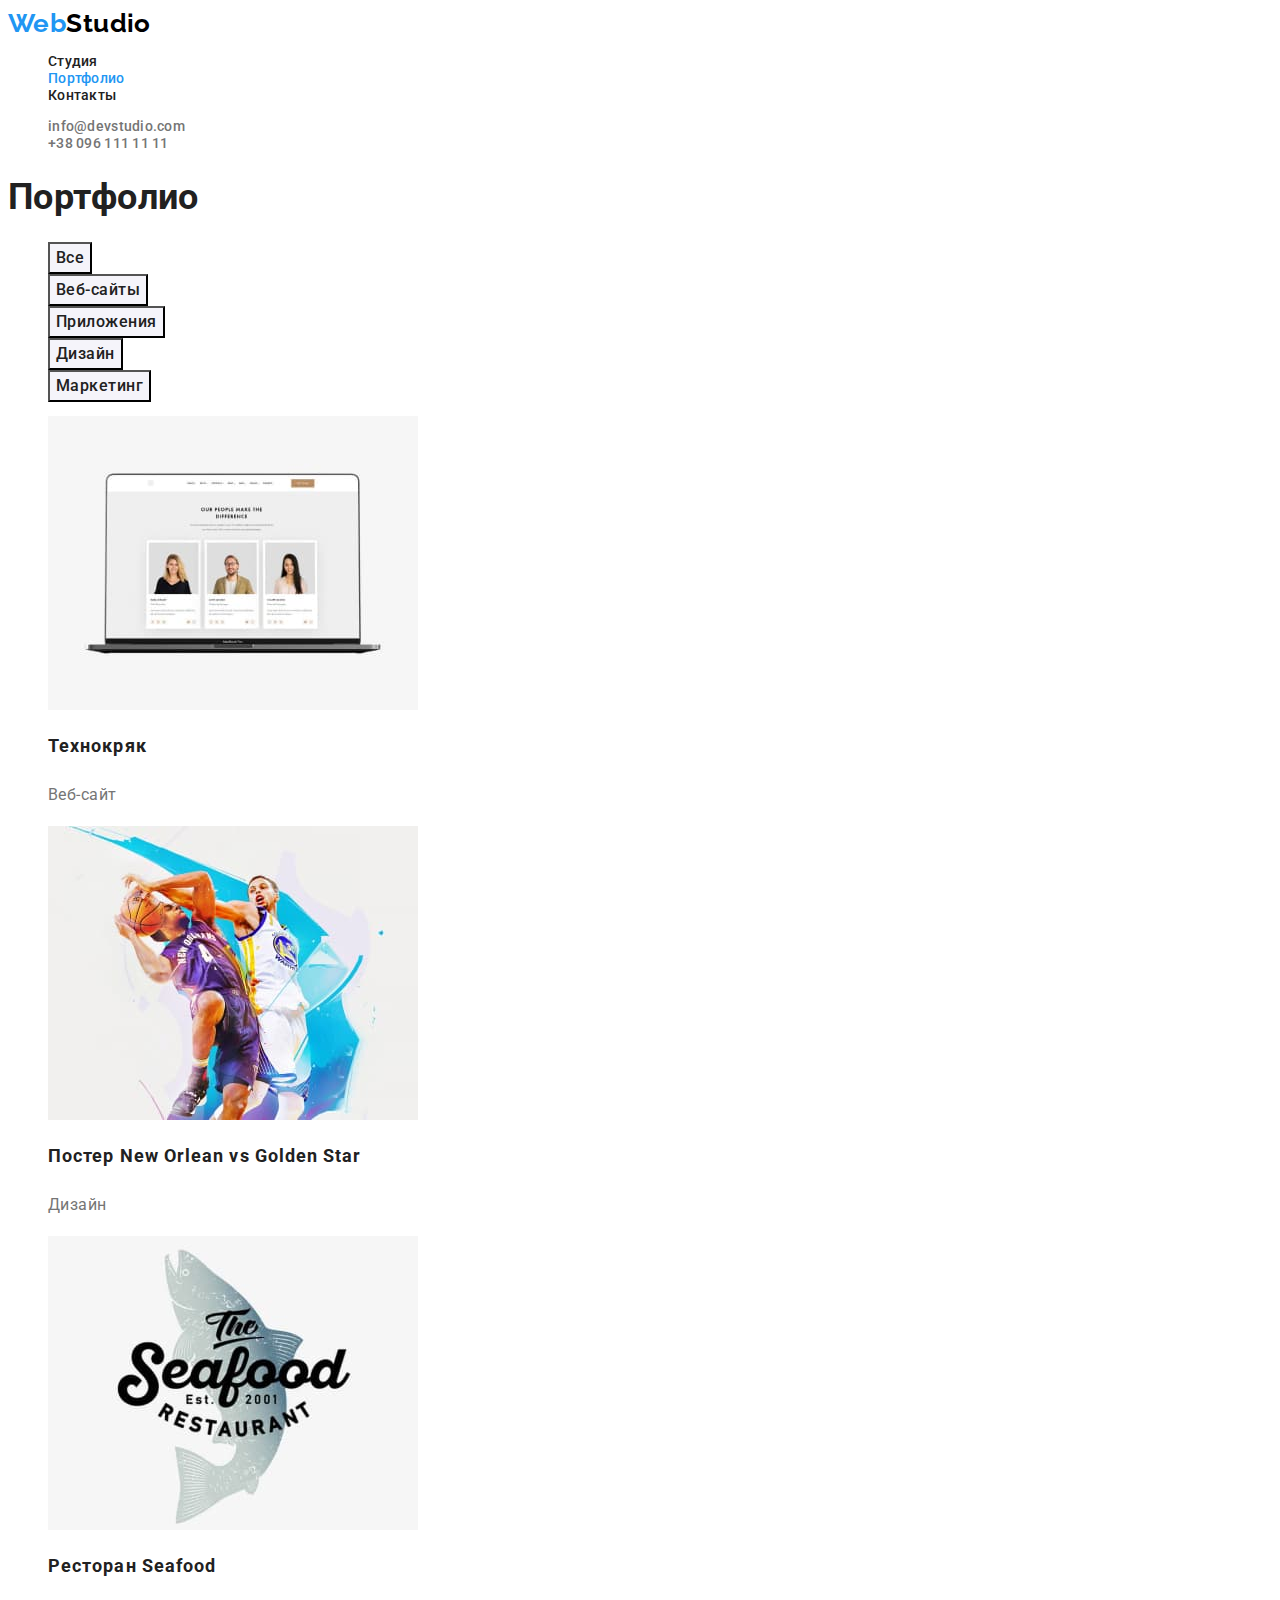
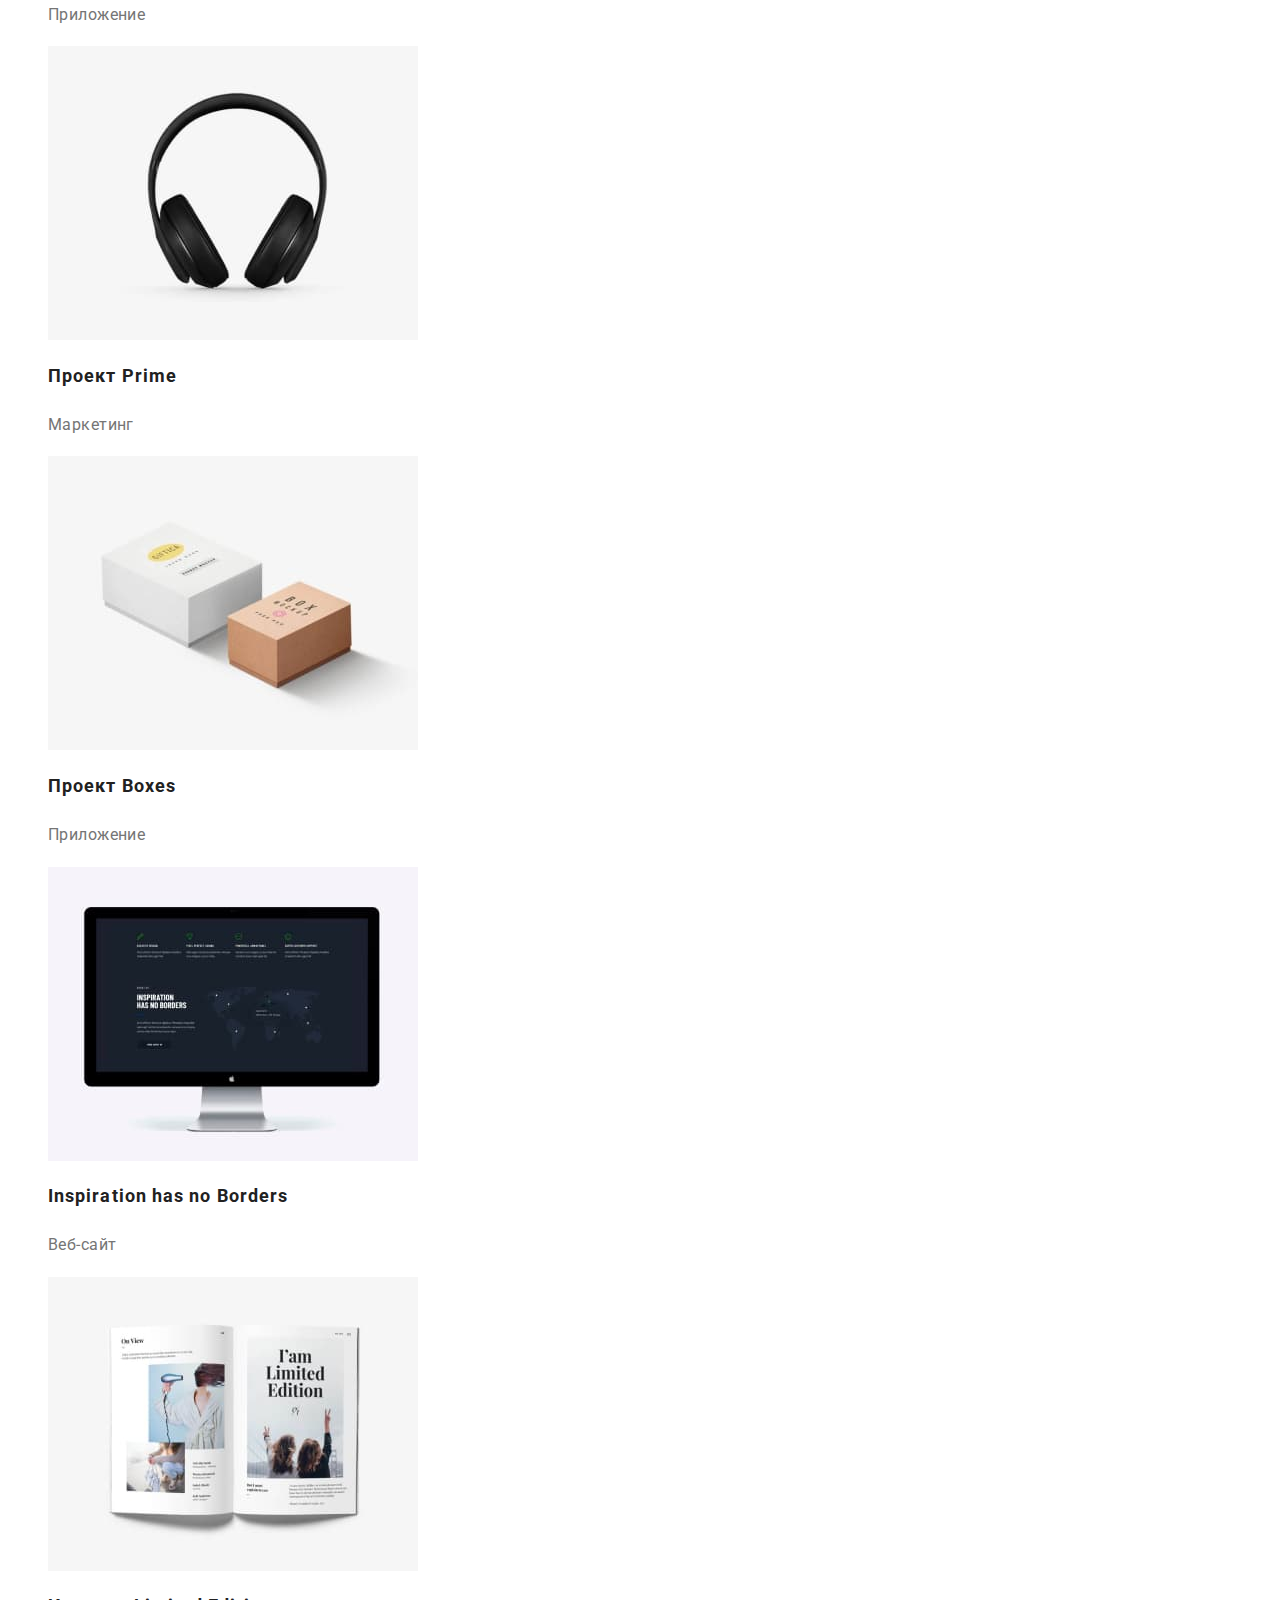
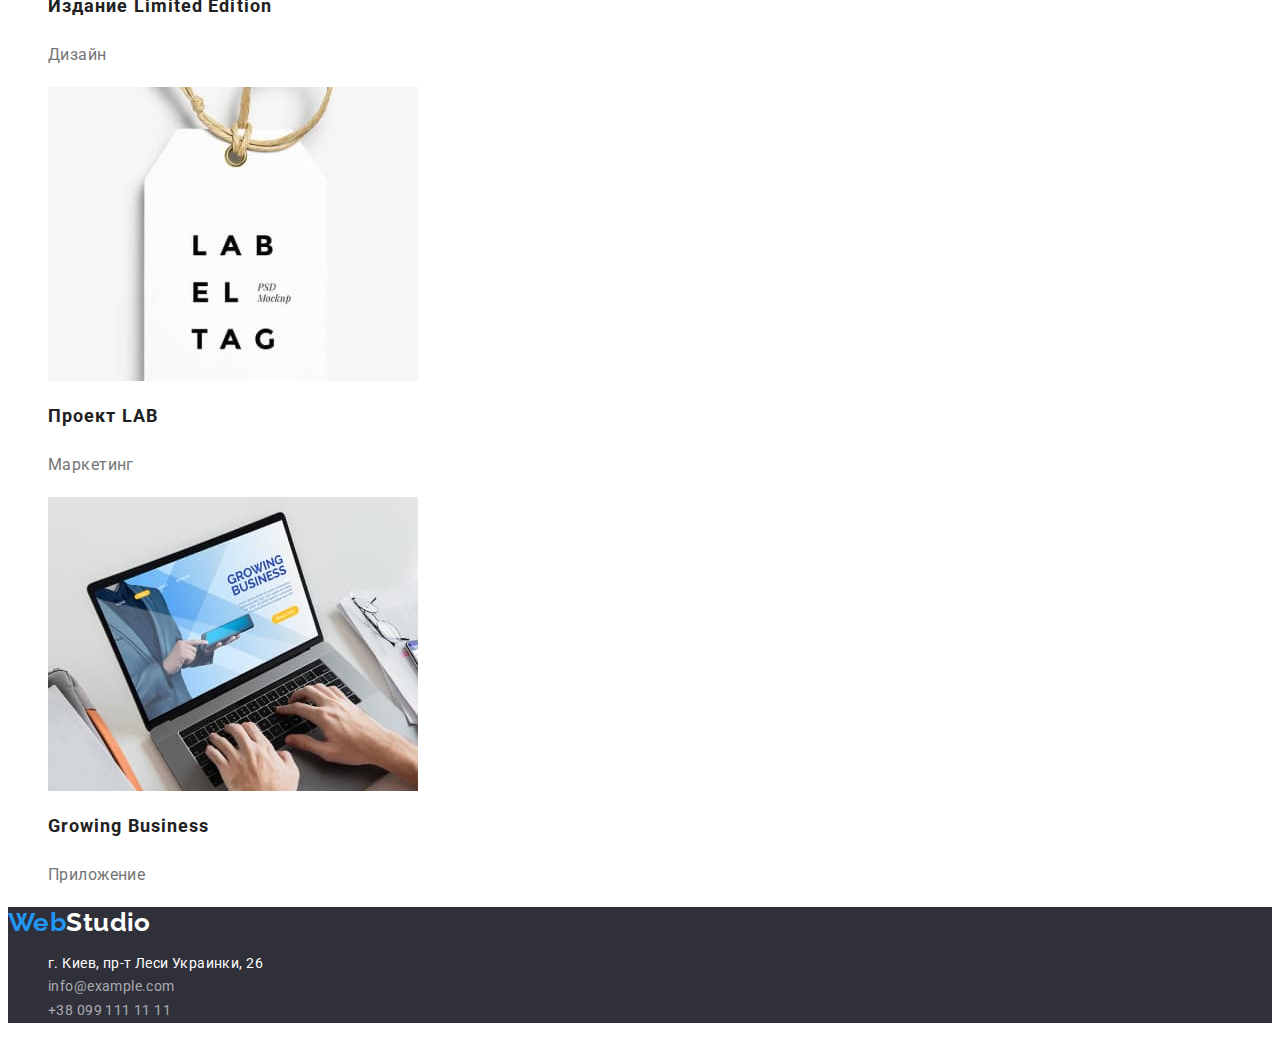
==== portfolio.html @ 38f0632b "добавляет исходные данные" ====
<!DOCTYPE html>
<html lang="ru">
  <head>
    <meta charset="UTF-8" />
    <meta http-equiv="X-UA-Compatible" content="IE=edge" />
    <meta name="viewport" content="width=device-width, initial-scale=1.0" />
    <title>Document</title>
    <link rel="preconnect" href="https://fonts.googleapis.com" />
    <link rel="preconnect" href="https://fonts.gstatic.com" crossorigin />
    <link
      href="https://fonts.googleapis.com/css2?family=Raleway:wght@700&family=Roboto:wght@400;500;700;900&display=swap"
      rel="stylesheet"
    />
    <link rel="stylesheet" href="./css/styles.css" />
  </head>
  <body>
    <header class="header">
      <nav class="navigation">
        <a lang="en" href="" class="logo link">
          <span class="logo-name">Web</span>Studio</a
        >
        <ul class="site-nav list">
          <li class="site-nav-item">
            <a href="./index.html" class="site-nav-link link">Студия</a>
          </li>
          <li class="site-nav-item">
            <a href="./portfolio.html" class="site-nav-link link current"
              >Портфолио</a
            >
          </li>
          <li class="site-nav-item">
            <a href="" class="site-nav-link link">Контакты</a>
          </li>
        </ul>
      </nav>
      <ul class="contact list">
        <li class="contact-item">
          <a href="mailto:info@devstudio.com" class="link"
            >info@devstudio.com</a
          >
        </li>
        <li class="contact-item">
          <a href="tel:+380961111111" class="link">+38 096 111 11 11</a>
        </li>
      </ul>
    </header>
    <main>
      <section class="project section">
        <h1 class="title">Портфолио</h1>
        <ul class="buutton-list">
          <li class="button-item">
            <button type="button" class="button button-secondary">Все</button>
          </li>
          <li class="button-item">
            <button type="button" class="button button-secondary">
              Веб-сайты
            </button>
          </li>
          <li class="buttont-item">
            <button type="button" class="button button-secondary">
              Приложения
            </button>
          </li>
          <li class="button-item">
            <button type="button" class="button button-secondary">
              Дизайн
            </button>
          </li>
          <li class="button-item">
            <button type="button" class="button button-secondary">
              Маркетинг
            </button>
          </li>
        </ul>
        <ul class="project-list">
          <li class="project-item">
            <a href="" class="link"
              ><img
                src="./images/img-1.jpg"
                alt="страница в браузере"
                width="370"
                height="294"
              />
              <h2 class="project-title title">Технокряк</h2>
              <p class="project-name">Веб-сайт</p></a
            >
          </li>
          <li class="project-item">
            <a href="" class="link"
              ><img
                src="./images/img-2.jpg"
                alt="играют в баскетбол"
                width="370"
                height="294"
              />
              <h2 class="project-title title">
                Постер <span lang="en">New Orlean vs Golden Star</span>
              </h2>
              <p class="project-name">Дизайн</p></a
            >
          </li>
          <li class="project-item">
            <a href="" class="link"
              ><img
                src="./images/img-3.jpg"
                alt="рыба"
                width="370"
                height="294"
              />
              <h2 class="project-title title">
                Ресторан <span lang="en">Seafood</span>
              </h2>
              <p class="project-name">Приложение</p></a
            >
          </li>
          <li class="project-item">
            <a href="" class="link"
              ><img
                src="./images/img-4.jpg"
                alt="наушники"
                width="370"
                height="294"
              />
              <h2 class="project-title title">
                Проект <span lang="en">Prime</span>
              </h2>
              <p class="project-name">Маркетинг</p></a
            >
          </li>
          <li class="project-item">
            <a href="" class="link"
              ><img
                src="./images/img-5.jpg"
                alt="коробки"
                width="370"
                height="294"
              />
              <h2 class="project-title title">
                Проект <span lang="en">Boxes</span>
              </h2>
              <p class="project-name">Приложение</p></a
            >
          </li>
          <li class="project-item">
            <a href="" class="link"
              ><img
                src="./images/img-6.jpg"
                alt="монитор"
                width="370"
                height="294"
              />
              <h2 lang="en" class="project-title title">
                Inspiration has no Borders
              </h2>
              <p class="project-name">Веб-сайт</p></a
            >
          </li>
          <li class="project-item">
            <a href="" class="link"
              ><img
                src="./images/img-7.jpg"
                alt="книга"
                width="370"
                height="294"
              />
              <h2 class="project-title title">
                Издание <span lang="en">Limited Edition</span>
              </h2>
              <p class="project-name">Дизайн</p></a
            >
          </li>
          <li class="project-item">
            <a href="" class="link"
              ><img
                src="./images/img-8.jpg"
                alt="эмблема"
                width="370"
                height="294"
              />
              <h2 class="project-title title">
                Проект <span lang="en">LAB</span>
              </h2>
              <p class="project-name">Маркетинг</p></a
            >
          </li>
          <li class="project-item">
            <a href="" class="link"
              ><img
                src="./images/img-9.jpg"
                alt="печатает на ноутбуке"
                width="370"
                height="294"
              />
              <h2 lang="en" class="project-title title">Growing Business</h2>
              <p class="project-name">Приложение</p></a
            >
          </li>
        </ul>
      </section>
    </main>
    <footer class="footer">
      <a lang="en" href="" class="logo link"
        ><span class="logo-name">Web</span>Studio</a
      >
      <address>
        <ul class="footer-contact">
          <li>
            <a
              href="https://goo.gl/maps/VYor2QJVqiVH9sgh6"
              target="_blank"
              rel="noopener noreferrer"
              class="location link"
              >г. Киев, пр-т Леси Украинки, 26</a
            >
          </li>
          <li>
            <a href="mailto:info@example.com" class="footer-contact-mail link"
              >info@example.com</a
            >
          </li>
          <li>
            <a href="tel:+380991111111" class="footer-contact-phone link"
              >+38 099 111 11 11</a
            >
          </li>
        </ul>
      </address>
    </footer>
  </body>
</html>
---- css/styles.css ----
/*  цвет основного текста color: #757575;  */
/* вторичный цвет текста color: #212121; */
/* белый цвет color: #FFFFFF; */
/*лого color: #000000; */
/* ссылки в футер color: rgba(255, 255, 255, 0.6); */
/* акцент color: #2196F3 */
/* вторичный цвет фона #F5F4FA */
/* цвет фона футер background: #2F303A */

:root {
  --primary-font-family: Roboto, sans-serif;
  --primary-text-color: #757575;
  --title-text-color: #212121;
  --accent-color: #2196f3;
  --white-color: #ffffff;
  --logo-text-color: #000000;
  --secodary-background-color: #f5f4fa;
  --footer-background-color: #2f303a;
  --hero-background-color: #2f303a;
  --button-accent-color: #188ce8;
}
ul {
  list-style: none;
}
.link {
  text-decoration: none;
}
.button {
  cursor: pointer;
  font-family: var(--primary-font-family);
  font-size: 16px;
  letter-spacing: 0.03em;
}

body {
  font-family: var(--primary-font-family);
  letter-spacing: 0.03em;
  color: var(--primary-text-color);
  background-color: var(--white-color);
  font-size: 14px;
}

.button.button-secondary {
  font-weight: 500;
  line-height: 1.63;
  color: var(--title-text-color);
  background-color: var(--secodary-background-color);
}

.button.button-secondary:hover,
.button.button-secondary:focus {
  color: var(--white-color);
  background-color: var(--accent-color);
}
.button.button-secondary:active {
  color: var(--white-color);
  background-color: var(--accent-color);
}

/* Шапка */

.site-nav .link.current {
  color: var(--accent-color);
}

/* лого */

.logo {
  color: var(--logo-text-color);
  font-family: Raleway, sans-serif;
  font-weight: 700;
  font-size: 26px;
  line-height: 1.19;
}
.logo:hover,
.logo:focus {
  color: var(--accent-color);
}
.logo-name {
  color: var(--accent-color);
}

/* навигация сайта */

.site-nav-link {
  color: var(--title-text-color);
  font-weight: 500;
  font-size: 14px;
  line-height: 1.14;
  letter-spacing: 0.02em;
}

.site-nav .link:hover,
.site-nav .link:focus {
  color: var(--accent-color);
}

.contact .link {
  color: var(--primary-text-color);
  font-weight: 500;
  font-size: 14px;
  line-height: 1.14;
  letter-spacing: 0.02em;
}
.contact .link:hover,
.contact .link:focus {
  color: var(--accent-color);
}

/* секция герой */

.hero {
  background-color: var(--hero-background-color);
}
.button.button-primary {
  font-weight: 700;
  line-height: 1.88;
  letter-spacing: 0.06em;
  color: var(--white-color);
  background-color: var(--accent-color);
}
.button.button-primary:hover,
.button.button-primary:focus {
  background-color: var(--button-accent-color);
}
.hero-title {
  font-weight: 900;
  font-size: 44px;
  line-height: 1.36;
  text-align: center;
  letter-spacing: 0.06em;
  text-transform: uppercase;
  color: var(--white-color);
}

/* названия */

.title {
  color: var(--title-text-color);
  font-weight: 700;
  font-size: 36px;
  line-height: 1.17;
}

/* портфолио */

.project-title {
  font-size: 18px;
  line-height: 2;
  letter-spacing: 0.06em;
  color: var(--title-text-color);
}
.project-name {
  font-size: 16px;
  line-height: 1.88;
  color: var(--primary-text-color);
}

/* преимущества */

.benefits-title {
  line-height: 1.14;
  text-transform: uppercase;
}
.description {
  line-height: 1.71;
}
/* сотрудники */

.section-team {
  background-color: var(--secodary-background-color);
}

.name-title {
  font-weight: 500;
  font-size: 16px;
  line-height: 1.19px;
  color: var(--title-text-color);
}
.post {
  font-size: 16px;
  line-height: 1.19;
}

/* подвал */

.footer {
  background-color: var(--footer-background-color);
}
.footer .logo {
  color: var(--white-color);
}
.footer .logo:hover,
.footer .logo:link {
  color: var(--accent-color);
}
.footer-contact .location {
  color: var(--white-color);
}
.footer-contact .link {
  font-style: normal;
  font-size: 14px;
  line-height: 1.71;
}
.footer-contact-mail,
.footer-contact-phone {
  color: rgba(255, 255, 255, 0.6);
}
.footer-contact .link:hover,
.footer-contact .link:focus {
  color: var(--accent-color);
}
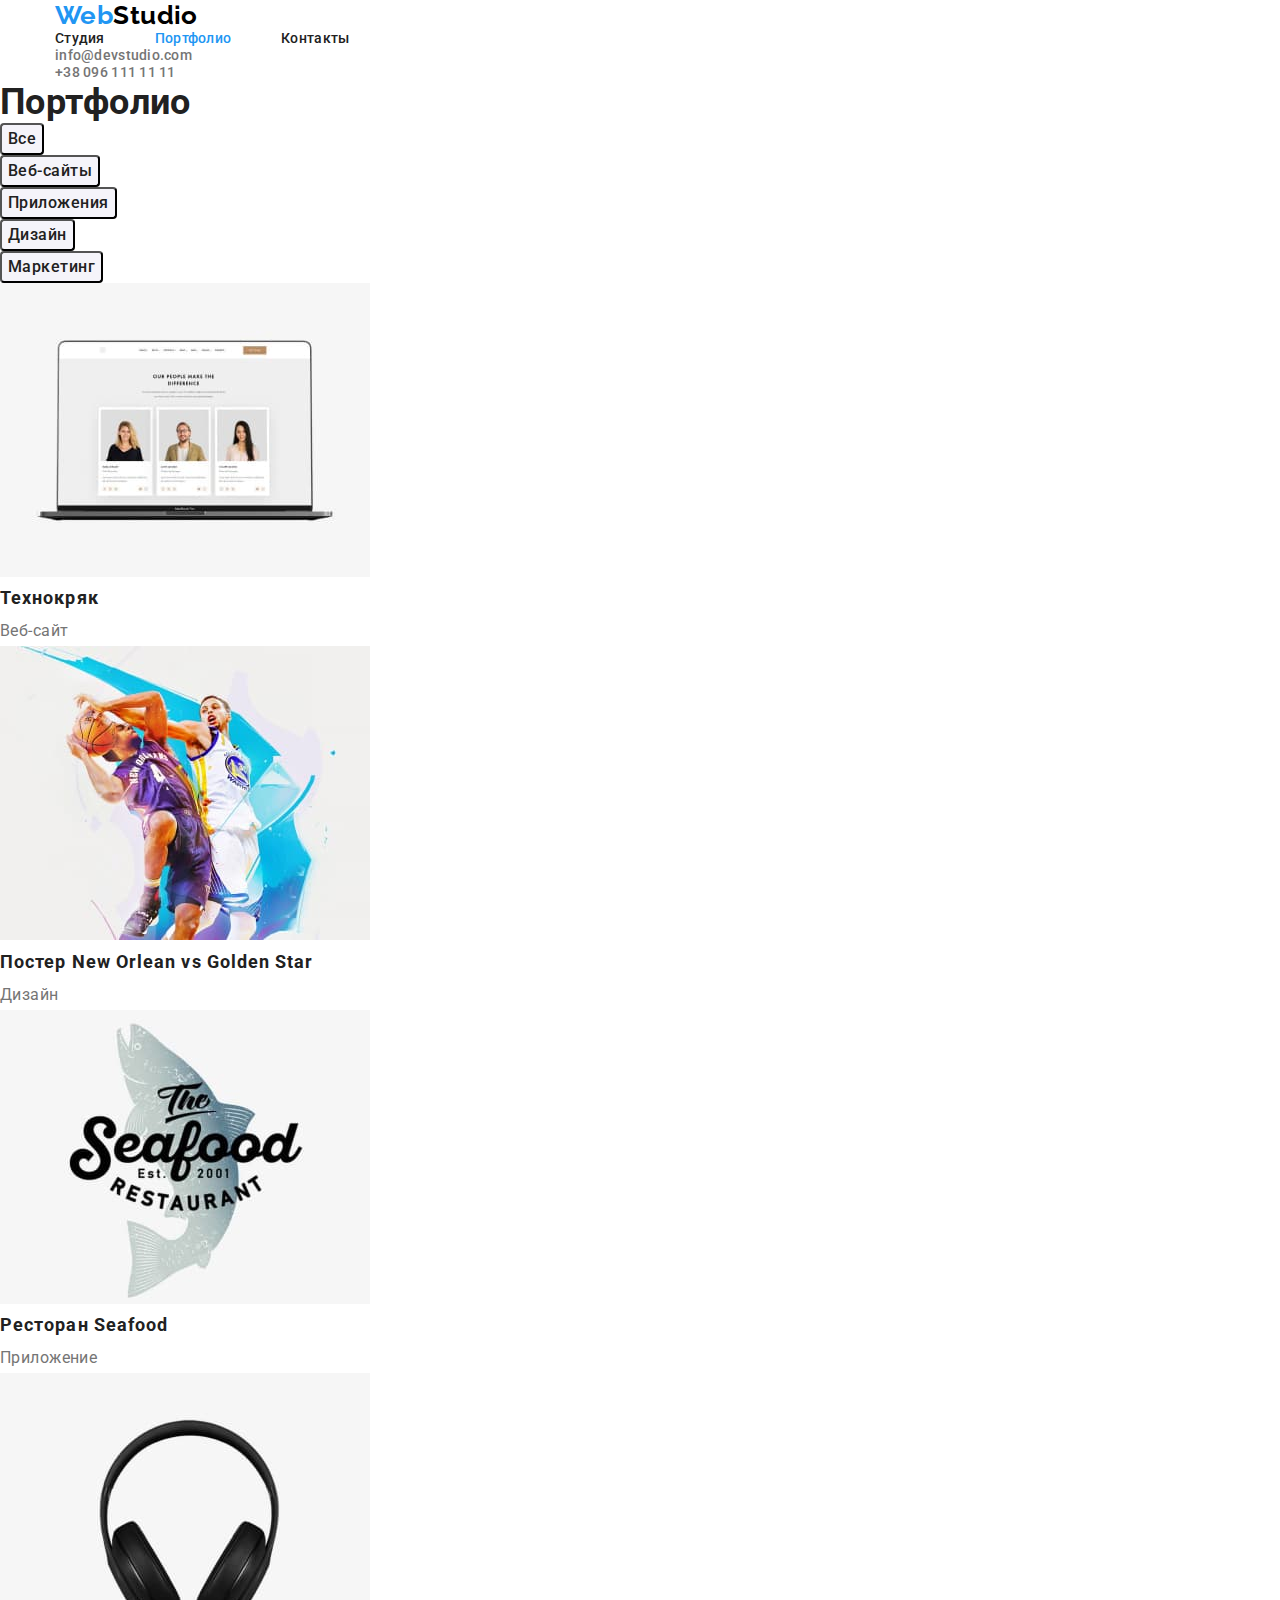
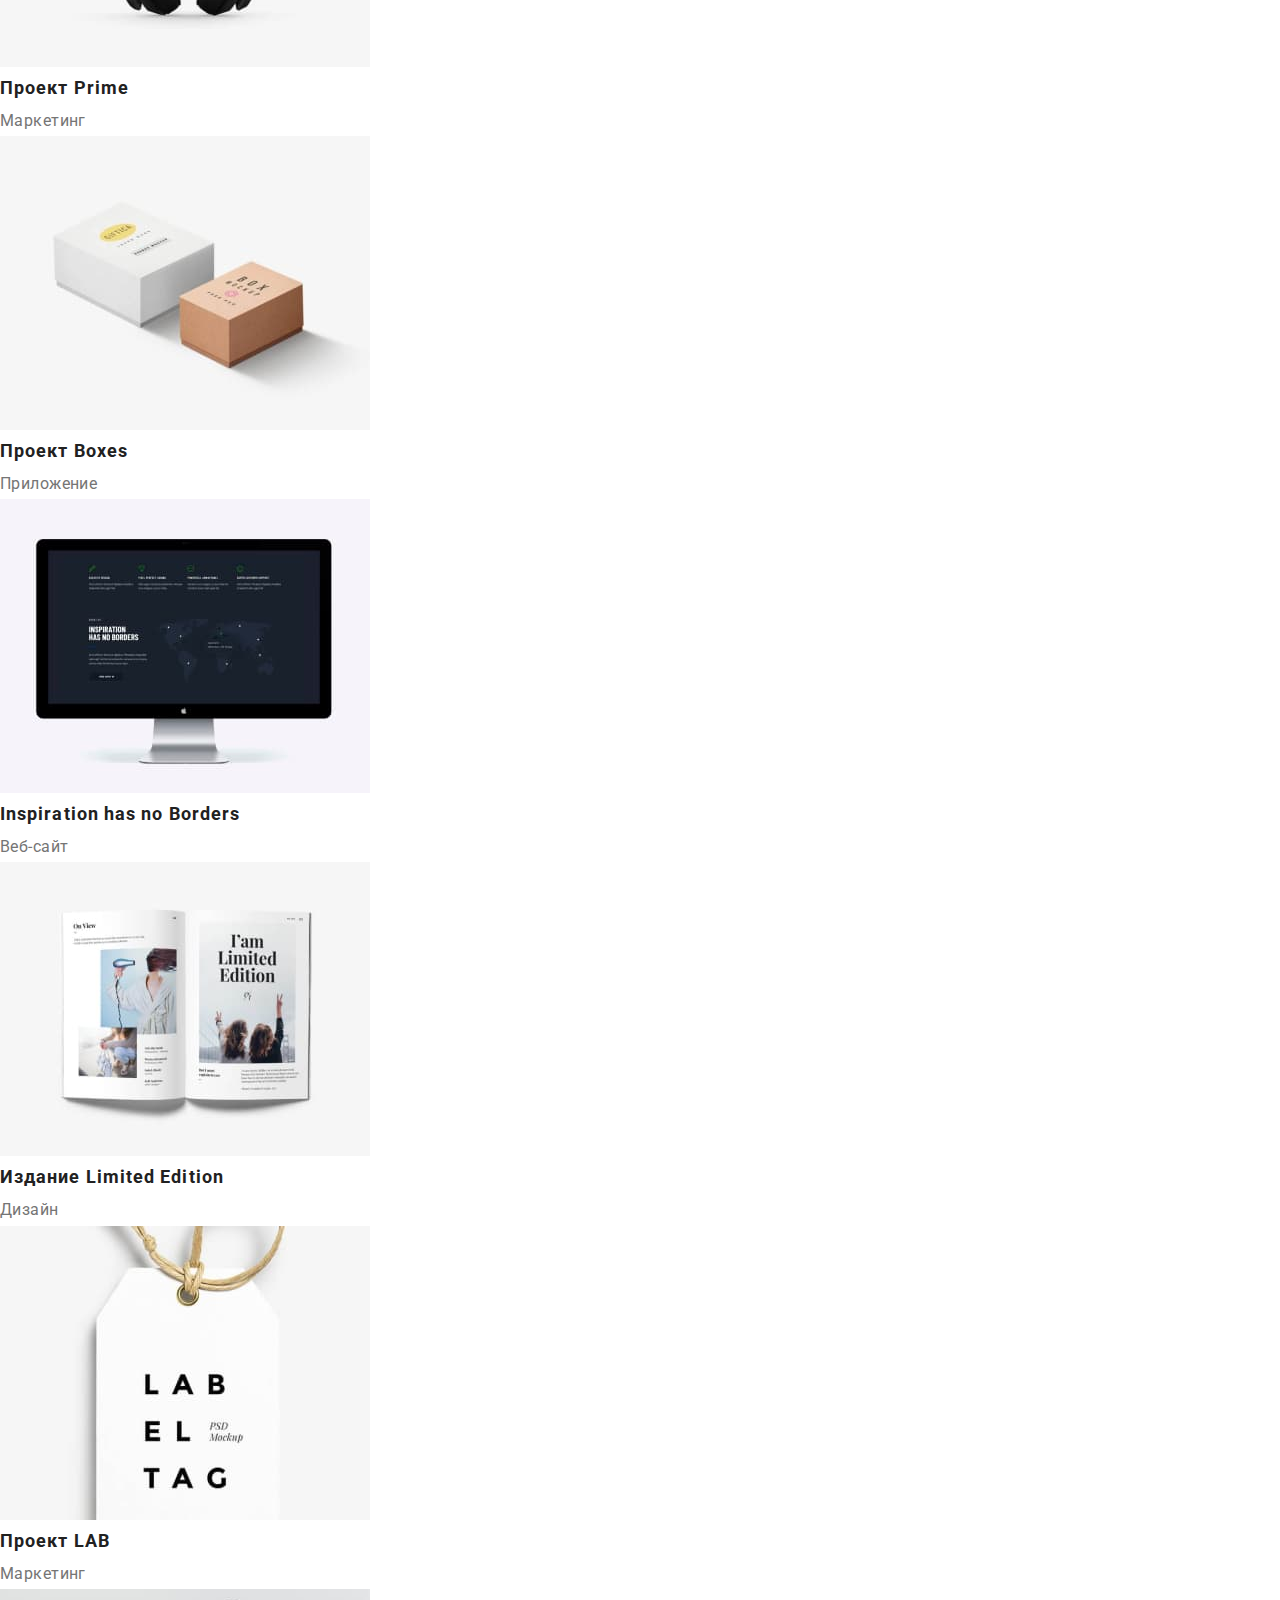
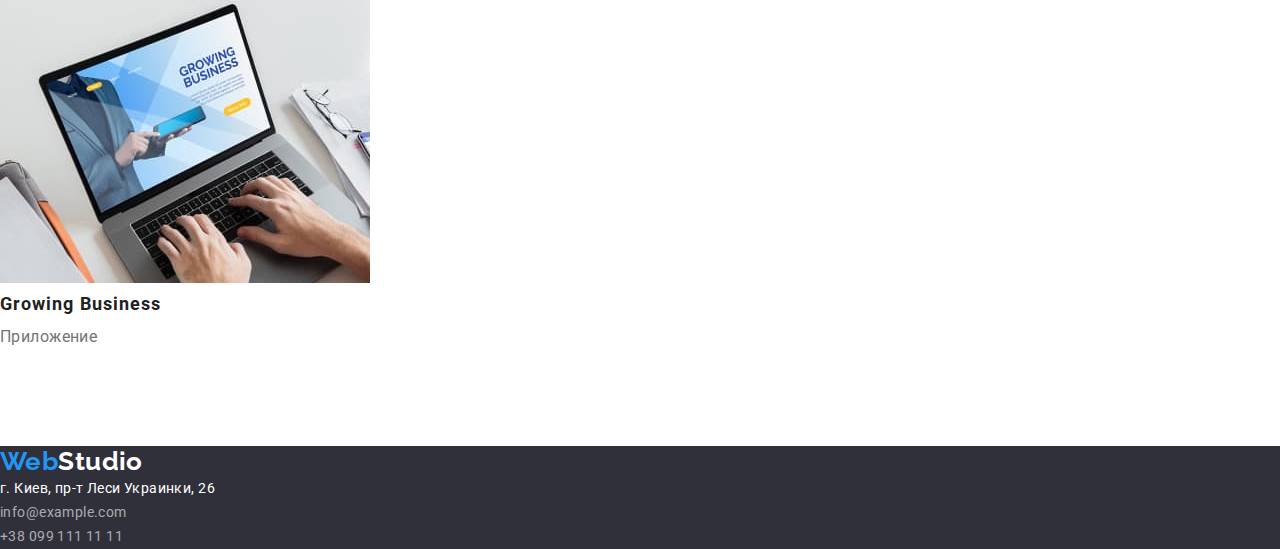
==== commit b71d347e: "добавляет геометрию" ====
--- a/portfolio.html
+++ b/portfolio.html
@@ -11,38 +11,44 @@
       href="https://fonts.googleapis.com/css2?family=Raleway:wght@700&family=Roboto:wght@400;500;700;900&display=swap"
       rel="stylesheet"
     />
+    <link
+      rel="stylesheet"
+      href="https://cdnjs.cloudflare.com/ajax/libs/modern-normalize/1.1.0/modern-normalize.min.css"
+    />
     <link rel="stylesheet" href="./css/styles.css" />
   </head>
   <body>
     <header class="header">
-      <nav class="navigation">
-        <a lang="en" href="" class="logo link">
-          <span class="logo-name">Web</span>Studio</a
-        >
-        <ul class="site-nav list">
-          <li class="site-nav-item">
-            <a href="./index.html" class="site-nav-link link">Студия</a>
-          </li>
-          <li class="site-nav-item">
-            <a href="./portfolio.html" class="site-nav-link link current"
-              >Портфолио</a
-            >
-          </li>
-          <li class="site-nav-item">
-            <a href="" class="site-nav-link link">Контакты</a>
-          </li>
-        </ul>
-      </nav>
-      <ul class="contact list">
-        <li class="contact-item">
-          <a href="mailto:info@devstudio.com" class="link"
-            >info@devstudio.com</a
+      <div class="container">
+        <nav class="navigation">
+          <a lang="en" href="" class="logo link">
+            <span class="logo-name">Web</span>Studio</a
           >
-        </li>
-        <li class="contact-item">
-          <a href="tel:+380961111111" class="link">+38 096 111 11 11</a>
-        </li>
-      </ul>
+          <ul class="site-nav list">
+            <li class="site-nav-item">
+              <a href="./index.html" class="site-nav-link link">Студия</a>
+            </li>
+            <li class="site-nav-item">
+              <a href="./portfolio.html" class="site-nav-link link current"
+                >Портфолио</a
+              >
+            </li>
+            <li class="site-nav-item">
+              <a href="" class="site-nav-link link">Контакты</a>
+            </li>
+          </ul>
+        </nav>
+        <ul class="contact list">
+          <li class="contact-item">
+            <a href="mailto:info@devstudio.com" class="link"
+              >info@devstudio.com</a
+            >
+          </li>
+          <li class="contact-item">
+            <a href="tel:+380961111111" class="link">+38 096 111 11 11</a>
+          </li>
+        </ul>
+      </div>
     </header>
     <main>
       <section class="project section">
--- a/css/styles.css
+++ b/css/styles.css
@@ -21,7 +21,20 @@
 }
 ul {
   list-style: none;
-}
+  padding: 0;
+  margin: 0;
+}
+h1,
+h2,
+h3,
+h4,
+h5,
+h6,
+p {
+  margin-top: 0;
+  margin-bottom: 0;
+}
+
 .link {
   text-decoration: none;
 }
@@ -30,6 +43,9 @@
   font-family: var(--primary-font-family);
   font-size: 16px;
   letter-spacing: 0.03em;
+  display: inline-block;
+  border-radius: 4px;
+  text-align: center;
 }
 
 body {
@@ -39,6 +55,13 @@
   background-color: var(--white-color);
   font-size: 14px;
 }
+.container {
+  width: 1200px;
+  margin-left: auto;
+  margin-right: auto;
+  padding-left: 15px;
+  padding-right: 15px;
+}
 
 .button.button-secondary {
   font-weight: 500;
@@ -56,11 +79,23 @@
   color: var(--white-color);
   background-color: var(--accent-color);
 }
+.section {
+  margin-bottom: 94px;
+}
 
 /* Шапка */
 
 .site-nav .link.current {
   color: var(--accent-color);
+}
+.site-nav .link {
+  display: block;
+}
+.site-nav {
+  display: flex;
+}
+.site-nav-item:not(:last-child) {
+  margin-right: 50px;
 }
 
 /* лого */
@@ -111,6 +146,7 @@
 
 .hero {
   background-color: var(--hero-background-color);
+  text-align: center;
 }
 .button.button-primary {
   font-weight: 700;
@@ -118,6 +154,9 @@
   letter-spacing: 0.06em;
   color: var(--white-color);
   background-color: var(--accent-color);
+  padding: 10px 32px;
+  min-width: 200px;
+  border: 0;
 }
 .button.button-primary:hover,
 .button.button-primary:focus {
@@ -131,6 +170,7 @@
   letter-spacing: 0.06em;
   text-transform: uppercase;
   color: var(--white-color);
+  margin-bottom: 30px;
 }
 
 /* названия */
@@ -159,18 +199,31 @@
 /* преимущества */
 
 .benefits-title {
+  font-size: 14px;
   line-height: 1.14;
   text-transform: uppercase;
+  margin-bottom: 10px;
 }
 .description {
   line-height: 1.71;
 }
+
+/* деятельность */
+.practice-title {
+  margin-bottom: 50px;
+}
+
 /* сотрудники */
 
 .section-team {
   background-color: var(--secodary-background-color);
-}
-
+  margin-bottom: 0;
+  padding-top: 94px;
+  padding-bottom: 94px;
+}
+.section-team-list {
+  margin-top: 50px;
+}
 .name-title {
   font-weight: 500;
   font-size: 16px;
@@ -181,7 +234,13 @@
   font-size: 16px;
   line-height: 1.19;
 }
-
+.section-team-item {
+  padding-bottom: 30px;
+}
+.section-team-item img {
+  display: block;
+  margin-bottom: 30px;
+}
 /* подвал */
 
 .footer {
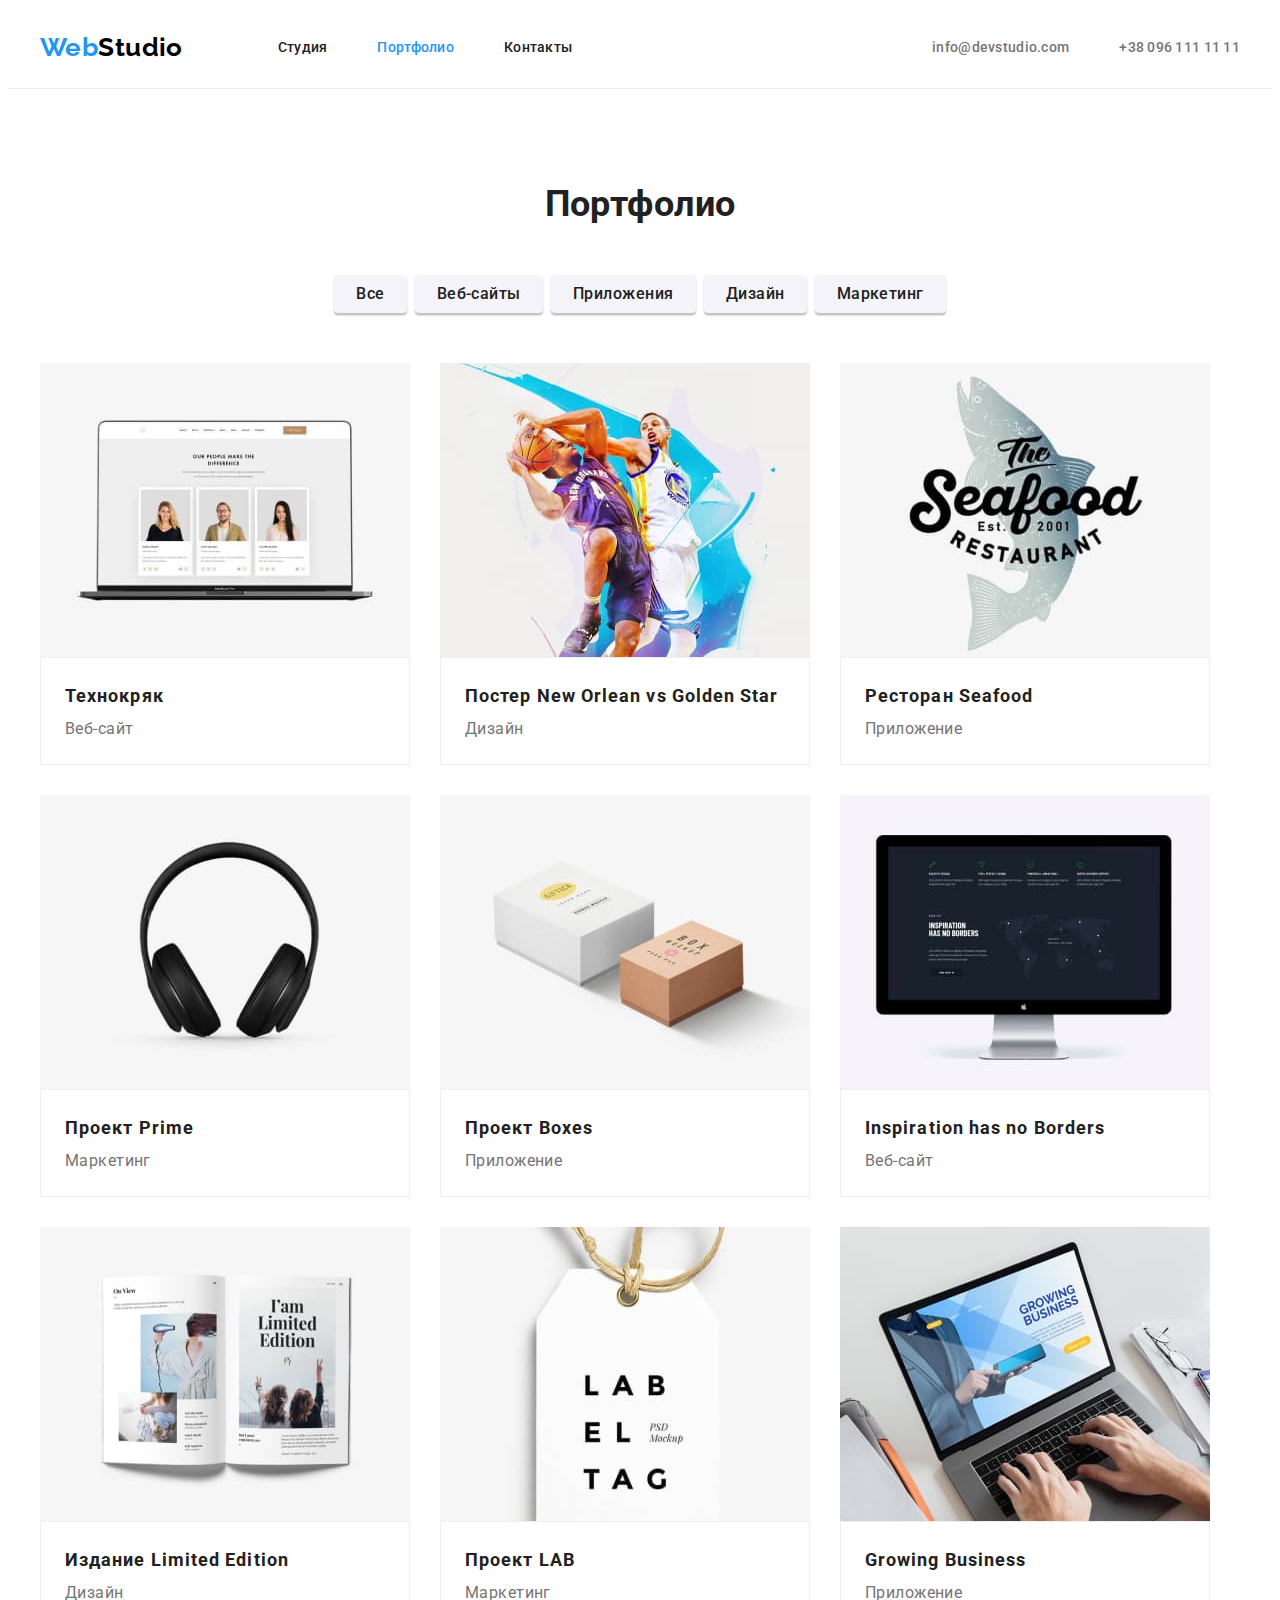
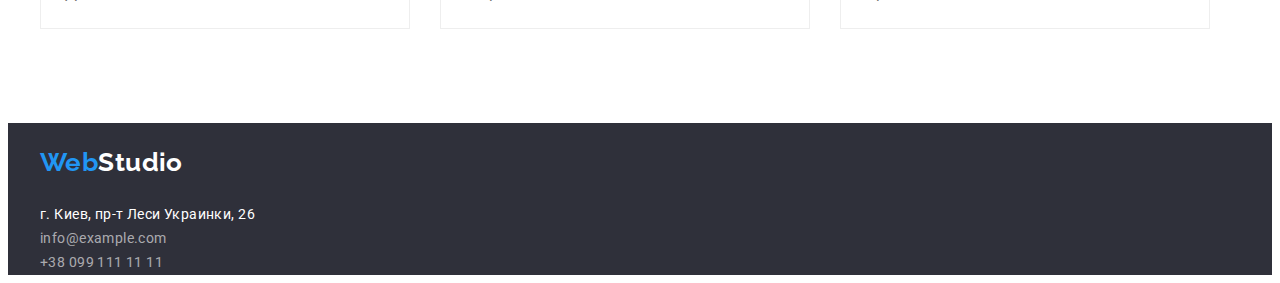
==== commit bfdb44fc: "добавляет геометрию" ====
--- a/portfolio.html
+++ b/portfolio.html
@@ -14,12 +14,15 @@
     <link
       rel="stylesheet"
       href="https://cdnjs.cloudflare.com/ajax/libs/modern-normalize/1.1.0/modern-normalize.min.css"
+      integrity="sha512-wpPYUAdjBVSE4KJnH1VR1HeZfpl1ub8YT/NKx4PuQ5NmX2tKuGu6U/JRp5y+Y8XG2tV+wKQpNHVUX03MfMFn9Q=="
+      crossorigin="anonymous"
+      referrerpolicy="no-referrer"
     />
     <link rel="stylesheet" href="./css/styles.css" />
   </head>
   <body>
     <header class="header">
-      <div class="container">
+      <div class="container main-nav">
         <nav class="navigation">
           <a lang="en" href="" class="logo link">
             <span class="logo-name">Web</span>Studio</a
@@ -52,185 +55,207 @@
     </header>
     <main>
       <section class="project section">
-        <h1 class="title">Портфолио</h1>
-        <ul class="buutton-list">
-          <li class="button-item">
-            <button type="button" class="button button-secondary">Все</button>
-          </li>
-          <li class="button-item">
-            <button type="button" class="button button-secondary">
-              Веб-сайты
-            </button>
-          </li>
-          <li class="buttont-item">
-            <button type="button" class="button button-secondary">
-              Приложения
-            </button>
-          </li>
-          <li class="button-item">
-            <button type="button" class="button button-secondary">
-              Дизайн
-            </button>
-          </li>
-          <li class="button-item">
-            <button type="button" class="button button-secondary">
-              Маркетинг
-            </button>
-          </li>
-        </ul>
-        <ul class="project-list">
-          <li class="project-item">
-            <a href="" class="link"
-              ><img
-                src="./images/img-1.jpg"
-                alt="страница в браузере"
-                width="370"
-                height="294"
-              />
-              <h2 class="project-title title">Технокряк</h2>
-              <p class="project-name">Веб-сайт</p></a
-            >
-          </li>
-          <li class="project-item">
-            <a href="" class="link"
-              ><img
-                src="./images/img-2.jpg"
-                alt="играют в баскетбол"
-                width="370"
-                height="294"
-              />
-              <h2 class="project-title title">
-                Постер <span lang="en">New Orlean vs Golden Star</span>
-              </h2>
-              <p class="project-name">Дизайн</p></a
-            >
-          </li>
-          <li class="project-item">
-            <a href="" class="link"
-              ><img
-                src="./images/img-3.jpg"
-                alt="рыба"
-                width="370"
-                height="294"
-              />
-              <h2 class="project-title title">
-                Ресторан <span lang="en">Seafood</span>
-              </h2>
-              <p class="project-name">Приложение</p></a
-            >
-          </li>
-          <li class="project-item">
-            <a href="" class="link"
-              ><img
-                src="./images/img-4.jpg"
-                alt="наушники"
-                width="370"
-                height="294"
-              />
-              <h2 class="project-title title">
-                Проект <span lang="en">Prime</span>
-              </h2>
-              <p class="project-name">Маркетинг</p></a
-            >
-          </li>
-          <li class="project-item">
-            <a href="" class="link"
-              ><img
-                src="./images/img-5.jpg"
-                alt="коробки"
-                width="370"
-                height="294"
-              />
-              <h2 class="project-title title">
-                Проект <span lang="en">Boxes</span>
-              </h2>
-              <p class="project-name">Приложение</p></a
-            >
-          </li>
-          <li class="project-item">
-            <a href="" class="link"
-              ><img
-                src="./images/img-6.jpg"
-                alt="монитор"
-                width="370"
-                height="294"
-              />
-              <h2 lang="en" class="project-title title">
-                Inspiration has no Borders
-              </h2>
-              <p class="project-name">Веб-сайт</p></a
-            >
-          </li>
-          <li class="project-item">
-            <a href="" class="link"
-              ><img
-                src="./images/img-7.jpg"
-                alt="книга"
-                width="370"
-                height="294"
-              />
-              <h2 class="project-title title">
-                Издание <span lang="en">Limited Edition</span>
-              </h2>
-              <p class="project-name">Дизайн</p></a
-            >
-          </li>
-          <li class="project-item">
-            <a href="" class="link"
-              ><img
-                src="./images/img-8.jpg"
-                alt="эмблема"
-                width="370"
-                height="294"
-              />
-              <h2 class="project-title title">
-                Проект <span lang="en">LAB</span>
-              </h2>
-              <p class="project-name">Маркетинг</p></a
-            >
-          </li>
-          <li class="project-item">
-            <a href="" class="link"
-              ><img
-                src="./images/img-9.jpg"
-                alt="печатает на ноутбуке"
-                width="370"
-                height="294"
-              />
-              <h2 lang="en" class="project-title title">Growing Business</h2>
-              <p class="project-name">Приложение</p></a
-            >
-          </li>
-        </ul>
+        <div class="container">
+          <h1 class="title visually-hidden">Портфолио</h1>
+          <ul class="button-list">
+            <li class="button-item">
+              <button type="button" class="button button-secondary">Все</button>
+            </li>
+            <li class="button-item">
+              <button type="button" class="button button-secondary">
+                Веб-сайты
+              </button>
+            </li>
+            <li class="button-item">
+              <button type="button" class="button button-secondary">
+                Приложения
+              </button>
+            </li>
+            <li class="button-item">
+              <button type="button" class="button button-secondary">
+                Дизайн
+              </button>
+            </li>
+            <li class="button-item">
+              <button type="button" class="button button-secondary">
+                Маркетинг
+              </button>
+            </li>
+          </ul>
+          <ul class="project-list">
+            <li class="project-item">
+              <a href="" class="link"
+                ><img
+                  src="./images/img-1.jpg"
+                  alt="страница в браузере"
+                  width="370"
+                  height="294"
+                />
+                <div class="card-content">
+                  <h2 class="project-title">Технокряк</h2>
+                  <p class="project-name">Веб-сайт</p>
+                </div></a
+              >
+            </li>
+            <li class="project-item">
+              <a href="" class="link"
+                ><img
+                  src="./images/img-2.jpg"
+                  alt="играют в баскетбол"
+                  width="370"
+                  height="294"
+                />
+                <div class="card-content">
+                  <h2 class="project-title">
+                    Постер <span lang="en">New Orlean vs Golden Star</span>
+                  </h2>
+                  <p class="project-name">Дизайн</p>
+                </div></a
+              >
+            </li>
+            <li class="project-item">
+              <a href="" class="link"
+                ><img
+                  src="./images/img-3.jpg"
+                  alt="рыба"
+                  width="370"
+                  height="294"
+                />
+                <div class="card-content">
+                  <h2 class="project-title">
+                    Ресторан <span lang="en">Seafood</span>
+                  </h2>
+                  <p class="project-name">Приложение</p>
+                </div></a
+              >
+            </li>
+            <li class="project-item">
+              <a href="" class="link"
+                ><img
+                  src="./images/img-4.jpg"
+                  alt="наушники"
+                  width="370"
+                  height="294"
+                />
+                <div class="card-content">
+                  <h2 class="project-title">
+                    Проект <span lang="en">Prime</span>
+                  </h2>
+                  <p class="project-name">Маркетинг</p>
+                </div></a
+              >
+            </li>
+            <li class="project-item">
+              <a href="" class="link"
+                ><img
+                  src="./images/img-5.jpg"
+                  alt="коробки"
+                  width="370"
+                  height="294"
+                />
+                <div class="card-content">
+                  <h2 class="project-title">
+                    Проект <span lang="en">Boxes</span>
+                  </h2>
+                  <p class="project-name">Приложение</p>
+                </div>
+              </a>
+            </li>
+            <li class="project-item">
+              <a href="" class="link"
+                ><img
+                  src="./images/img-6.jpg"
+                  alt="монитор"
+                  width="370"
+                  height="294"
+                />
+                <div class="card-content">
+                  <h2 lang="en" class="project-title">
+                    Inspiration has no Borders
+                  </h2>
+                  <p class="project-name">Веб-сайт</p>
+                </div></a
+              >
+            </li>
+            <li class="project-item">
+              <a href="" class="link"
+                ><img
+                  src="./images/img-7.jpg"
+                  alt="книга"
+                  width="370"
+                  height="294"
+                />
+                <div class="card-content">
+                  <h2 class="project-title">
+                    Издание <span lang="en">Limited Edition</span>
+                  </h2>
+                  <p class="project-name">Дизайн</p>
+                </div></a
+              >
+            </li>
+            <li class="project-item">
+              <a href="" class="link"
+                ><img
+                  src="./images/img-8.jpg"
+                  alt="эмблема"
+                  width="370"
+                  height="294"
+                />
+                <div class="card-content">
+                  <h2 class="project-title">
+                    Проект <span lang="en">LAB</span>
+                  </h2>
+                  <p class="project-name">Маркетинг</p>
+                </div></a
+              >
+            </li>
+            <li class="project-item">
+              <a href="" class="link"
+                ><img
+                  src="./images/img-9.jpg"
+                  alt="печатает на ноутбуке"
+                  width="370"
+                  height="294"
+                />
+                <div class="card-content">
+                  <h2 lang="en" class="project-title">Growing Business</h2>
+                  <p class="project-name">Приложение</p>
+                </div></a
+              >
+            </li>
+          </ul>
+        </div>
       </section>
     </main>
     <footer class="footer">
-      <a lang="en" href="" class="logo link"
-        ><span class="logo-name">Web</span>Studio</a
-      >
-      <address>
-        <ul class="footer-contact">
-          <li>
-            <a
-              href="https://goo.gl/maps/VYor2QJVqiVH9sgh6"
-              target="_blank"
-              rel="noopener noreferrer"
-              class="location link"
-              >г. Киев, пр-т Леси Украинки, 26</a
-            >
-          </li>
-          <li>
-            <a href="mailto:info@example.com" class="footer-contact-mail link"
-              >info@example.com</a
-            >
-          </li>
-          <li>
-            <a href="tel:+380991111111" class="footer-contact-phone link"
-              >+38 099 111 11 11</a
-            >
-          </li>
-        </ul>
-      </address>
+      <div class="container">
+        <a lang="en" href="" class="logo link"
+          ><span class="logo-name">Web</span>Studio</a
+        >
+        <address>
+          <ul class="footer-contact">
+            <li>
+              <a
+                href="https://goo.gl/maps/VYor2QJVqiVH9sgh6"
+                target="_blank"
+                rel="noopener noreferrer"
+                class="location link"
+                >г. Киев, пр-т Леси Украинки, 26</a
+              >
+            </li>
+            <li>
+              <a href="mailto:info@example.com" class="footer-contact-mail link"
+                >info@example.com</a
+              >
+            </li>
+            <li>
+              <a href="tel:+380991111111" class="footer-contact-phone link"
+                >+38 099 111 11 11</a
+              >
+            </li>
+          </ul>
+        </address>
+      </div>
     </footer>
   </body>
 </html>
--- a/css/styles.css
+++ b/css/styles.css
@@ -34,16 +34,20 @@
   margin-top: 0;
   margin-bottom: 0;
 }
+img {
+  display: block;
+}
 
 .link {
   text-decoration: none;
 }
 .button {
+  display: inline-block;
   cursor: pointer;
+  border: 0;
   font-family: var(--primary-font-family);
   font-size: 16px;
   letter-spacing: 0.03em;
-  display: inline-block;
   border-radius: 4px;
   text-align: center;
 }
@@ -63,44 +67,28 @@
   padding-right: 15px;
 }
 
-.button.button-secondary {
-  font-weight: 500;
-  line-height: 1.63;
-  color: var(--title-text-color);
-  background-color: var(--secodary-background-color);
-}
-
-.button.button-secondary:hover,
-.button.button-secondary:focus {
-  color: var(--white-color);
-  background-color: var(--accent-color);
-}
-.button.button-secondary:active {
-  color: var(--white-color);
-  background-color: var(--accent-color);
-}
 .section {
-  margin-bottom: 94px;
+  padding-bottom: 94px;
+  padding-top: 94px;
 }
 
 /* Шапка */
-
-.site-nav .link.current {
-  color: var(--accent-color);
-}
-.site-nav .link {
+.header {
+  border-bottom: 1px solid #ececec;
+}
+.main-nav {
+  display: flex;
+  align-items: center;
+}
+.navigation {
+  display: flex;
+}
+/* лого */
+
+.logo {
   display: block;
-}
-.site-nav {
-  display: flex;
-}
-.site-nav-item:not(:last-child) {
-  margin-right: 50px;
-}
-
-/* лого */
-
-.logo {
+  padding-top: 24px;
+  padding-bottom: 25px;
   color: var(--logo-text-color);
   font-family: Raleway, sans-serif;
   font-weight: 700;
@@ -116,26 +104,49 @@
 }
 
 /* навигация сайта */
+.site-nav .link.current {
+  color: var(--accent-color);
+}
+
+.site-nav {
+  display: flex;
+  margin-left: 95px;
+}
+.site-nav-item:not(:last-child) {
+  margin-right: 50px;
+}
 
 .site-nav-link {
-  color: var(--title-text-color);
+  display: block;
+  padding-top: 32px;
+  padding-bottom: 32px;
   font-weight: 500;
   font-size: 14px;
   line-height: 1.14;
   letter-spacing: 0.02em;
+  color: var(--title-text-color);
 }
 
 .site-nav .link:hover,
 .site-nav .link:focus {
   color: var(--accent-color);
 }
-
+.contact {
+  display: flex;
+  margin-left: auto;
+}
+.contact-item + .contact-item {
+  margin-left: 50px;
+}
 .contact .link {
-  color: var(--primary-text-color);
+  display: block;
+  padding-top: 32px;
+  padding-bottom: 32px;
   font-weight: 500;
   font-size: 14px;
   line-height: 1.14;
   letter-spacing: 0.02em;
+  color: var(--primary-text-color);
 }
 .contact .link:hover,
 .contact .link:focus {
@@ -149,20 +160,20 @@
   text-align: center;
 }
 .button.button-primary {
+  padding: 10px 32px;
+  min-width: 200px;
   font-weight: 700;
   line-height: 1.88;
   letter-spacing: 0.06em;
   color: var(--white-color);
   background-color: var(--accent-color);
-  padding: 10px 32px;
-  min-width: 200px;
-  border: 0;
 }
 .button.button-primary:hover,
 .button.button-primary:focus {
   background-color: var(--button-accent-color);
 }
 .hero-title {
+  margin-bottom: 30px;
   font-weight: 900;
   font-size: 44px;
   line-height: 1.36;
@@ -170,16 +181,17 @@
   letter-spacing: 0.06em;
   text-transform: uppercase;
   color: var(--white-color);
-  margin-bottom: 30px;
 }
 
 /* названия */
 
 .title {
-  color: var(--title-text-color);
+  margin-bottom: 50px;
+  text-align: center;
   font-weight: 700;
   font-size: 36px;
   line-height: 1.17;
+  color: var(--title-text-color);
 }
 
 /* портфолио */
@@ -195,50 +207,140 @@
   line-height: 1.88;
   color: var(--primary-text-color);
 }
+.button-list {
+  display: flex;
+  justify-content: center;
+  margin-bottom: 50px;
+}
+.button-item:not(:last-child) {
+  margin-right: 8px;
+}
+.button.button-secondary {
+  padding: 6px 22px;
+  box-shadow: 0px 3px 1px rgba(0, 0, 0, 0.1), 0px 1px 2px rgba(0, 0, 0, 0.08),
+    0px 2px 2px rgba(0, 0, 0, 0.12);
+  border-radius: 4px;
+  font-weight: 500;
+  line-height: 1.63;
+  color: var(--title-text-color);
+  background-color: var(--secodary-background-color);
+}
+
+.button.button-secondary:hover,
+.button.button-secondary:focus {
+  color: var(--white-color);
+  background-color: var(--accent-color);
+}
+.button.button-secondary:active {
+  color: var(--white-color);
+  background-color: var(--accent-color);
+}
+.project-list {
+  display: flex;
+  flex-wrap: wrap;
+  margin-left: -30px;
+  margin-top: -30px;
+}
+
+.project-item {
+  flex-basis: calc(100 / 3 - 30px);
+  margin-left: 30px;
+  margin-top: 30px;
+  /* width: 370px; */
+  /* border: 1px solid #eeeeee; */
+}
+.card-content{
+  padding: 20px 24px;
+   border: 1px solid #eeeeee;
+}
+
+/* .project-item:nth-child(3n) { */
+  /* margin-right: 0; */
+}
+/* .project-item:nth-last-child(-n + 3) { */
+  /* margin-bottom: 30px; */
+}
 
 /* преимущества */
 
+.visually-hidden {
+  position: absolute;
+  width: 1px;
+  height: 1px;
+  margin: -1px;
+  border: 0;
+  padding: 0;
+  white-space: nowrap;
+  clip-path: inset(100%);
+  clip: rect(0 0 0 0);
+  overflow: hidden;
+}
+.benefist-list {
+  display: flex;
+}
+.benefits-item {
+  width: 270px;
+}
+.benefits-item:not(:last-child) {
+  margin-right: 30px;
+}
 .benefits-title {
+  margin-bottom: 10px;
   font-size: 14px;
   line-height: 1.14;
   text-transform: uppercase;
-  margin-bottom: 10px;
-}
+  font-weight: 700;
+  color: var(--title-text-color);
+}
+
 .description {
   line-height: 1.71;
 }
 
 /* деятельность */
-.practice-title {
-  margin-bottom: 50px;
+.practice {
+  padding-top: 0;
+}
+.practice-list {
+  display: flex;
+}
+.practice-list-item:not(:last-child) {
+  margin-right: 30px;
 }
 
 /* сотрудники */
 
 .section-team {
+  padding-bottom: 94px;
   background-color: var(--secodary-background-color);
-  margin-bottom: 0;
-  padding-top: 94px;
-  padding-bottom: 94px;
-}
+}
+
 .section-team-list {
-  margin-top: 50px;
+  display: flex;
+}
+.section-team-item:not(:last-child) {
+  margin-right: 30px;
 }
 .name-title {
+  text-align: center;
+  margin-bottom: 10px;
   font-weight: 500;
   font-size: 16px;
-  line-height: 1.19px;
+  line-height: 1.19;
   color: var(--title-text-color);
 }
 .post {
   font-size: 16px;
   line-height: 1.19;
+  text-align: center;
 }
 .section-team-item {
   padding-bottom: 30px;
+  box-shadow: 0px 1px 3px rgba(0, 0, 0, 0.12), 0px 1px 1px rgba(0, 0, 0, 0.14),
+    0px 2px 1px rgba(0, 0, 0, 0.2);
+  border-radius: 0px 0px 4px 4px;
 }
 .section-team-item img {
-  display: block;
   margin-bottom: 30px;
 }
 /* подвал */
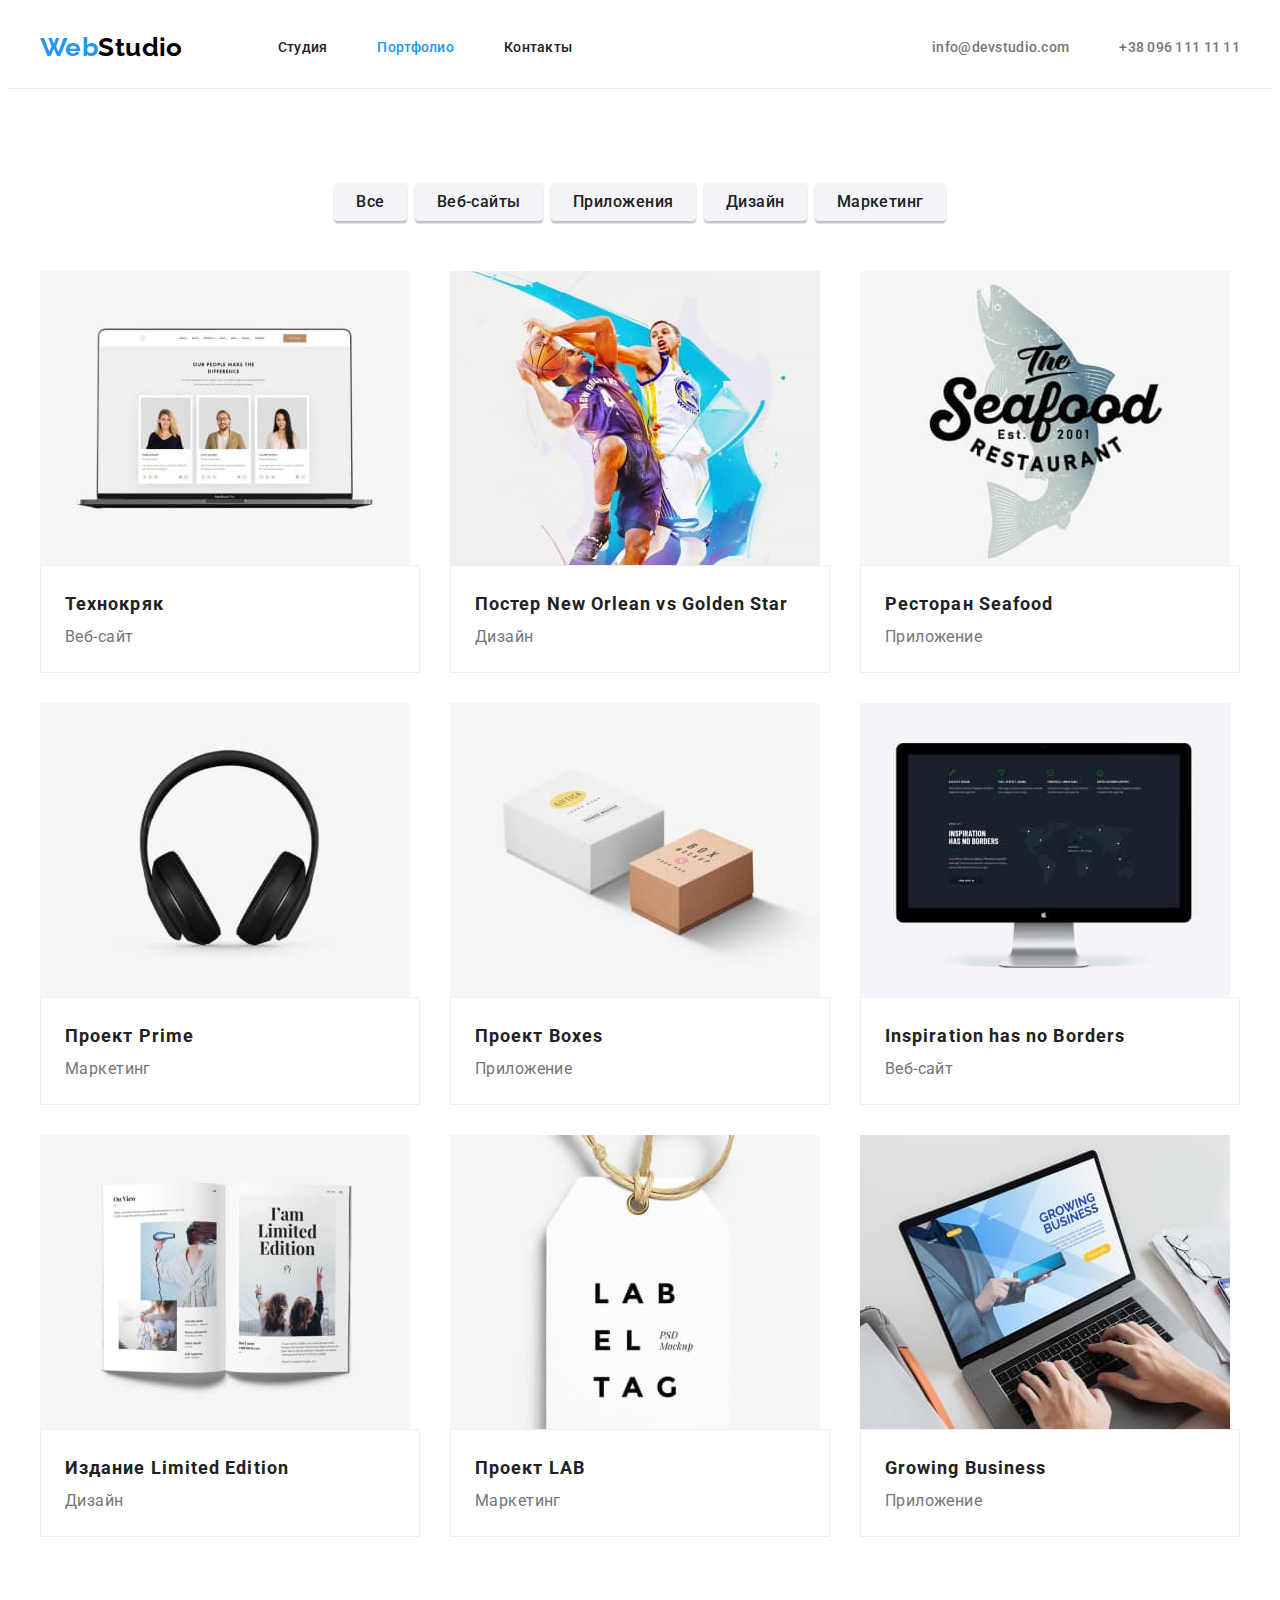
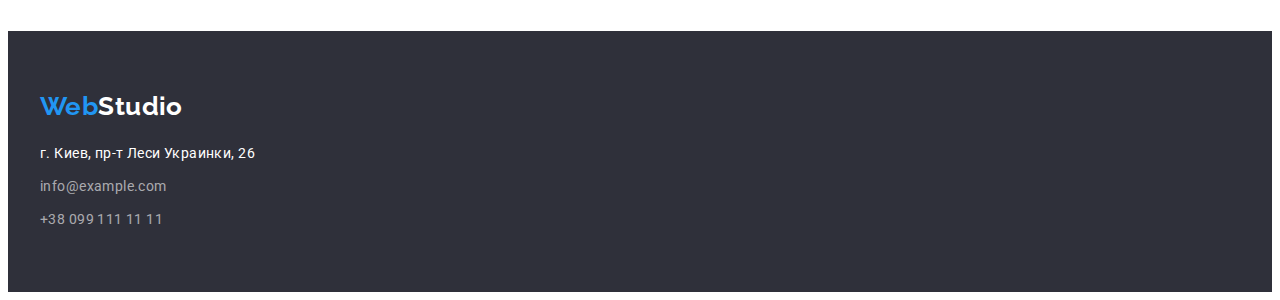
==== commit 17a30072: "добавляет изменения" ====
--- a/portfolio.html
+++ b/portfolio.html
@@ -234,7 +234,7 @@
         >
         <address>
           <ul class="footer-contact">
-            <li>
+            <li class="footer-contact-item">
               <a
                 href="https://goo.gl/maps/VYor2QJVqiVH9sgh6"
                 target="_blank"
@@ -243,12 +243,12 @@
                 >г. Киев, пр-т Леси Украинки, 26</a
               >
             </li>
-            <li>
+            <li class="footer-contact-item">
               <a href="mailto:info@example.com" class="footer-contact-mail link"
                 >info@example.com</a
               >
             </li>
-            <li>
+            <li class="footer-contact-item">
               <a href="tel:+380991111111" class="footer-contact-phone link"
                 >+38 099 111 11 11</a
               >
--- a/css/styles.css
+++ b/css/styles.css
@@ -238,27 +238,23 @@
 .project-list {
   display: flex;
   flex-wrap: wrap;
-  margin-left: -30px;
-  margin-top: -30px;
 }
 
 .project-item {
-  flex-basis: calc(100 / 3 - 30px);
-  margin-left: 30px;
-  margin-top: 30px;
-  /* width: 370px; */
-  /* border: 1px solid #eeeeee; */
-}
-.card-content{
+  width: calc((100% - 60px) / 3);
+  margin-right: 30px;
+  margin-bottom: 30px;
+}
+.card-content {
   padding: 20px 24px;
-   border: 1px solid #eeeeee;
-}
-
-/* .project-item:nth-child(3n) { */
-  /* margin-right: 0; */
-}
-/* .project-item:nth-last-child(-n + 3) { */
-  /* margin-bottom: 30px; */
+  border: 1px solid #eeeeee;
+}
+
+.project-item:nth-child(3n) {
+  margin-right: 0;
+}
+.project-item:nth-last-child(-n + 3) {
+  margin-bottom: 0px;
 }
 
 /* преимущества */
@@ -321,9 +317,13 @@
 .section-team-item:not(:last-child) {
   margin-right: 30px;
 }
+.container-foto {
+  padding-top: 30px;
+  padding-bottom: 30px;
+}
 .name-title {
-  text-align: center;
   margin-bottom: 10px;
+  text-align: center;
   font-weight: 500;
   font-size: 16px;
   line-height: 1.19;
@@ -335,26 +335,28 @@
   text-align: center;
 }
 .section-team-item {
-  padding-bottom: 30px;
   box-shadow: 0px 1px 3px rgba(0, 0, 0, 0.12), 0px 1px 1px rgba(0, 0, 0, 0.14),
     0px 2px 1px rgba(0, 0, 0, 0.2);
   border-radius: 0px 0px 4px 4px;
 }
-.section-team-item img {
-  margin-bottom: 30px;
-}
+
 /* подвал */
 
 .footer {
+  padding-top: 60px;
+  padding-bottom: 60px;
   background-color: var(--footer-background-color);
 }
 .footer .logo {
+  padding: 0;
+  margin-bottom: 20px;
   color: var(--white-color);
 }
 .footer .logo:hover,
 .footer .logo:link {
   color: var(--accent-color);
 }
+
 .footer-contact .location {
   color: var(--white-color);
 }
@@ -362,6 +364,9 @@
   font-style: normal;
   font-size: 14px;
   line-height: 1.71;
+}
+.footer-contact-item:not(:last-child) {
+  margin-bottom: 9px;
 }
 .footer-contact-mail,
 .footer-contact-phone {
